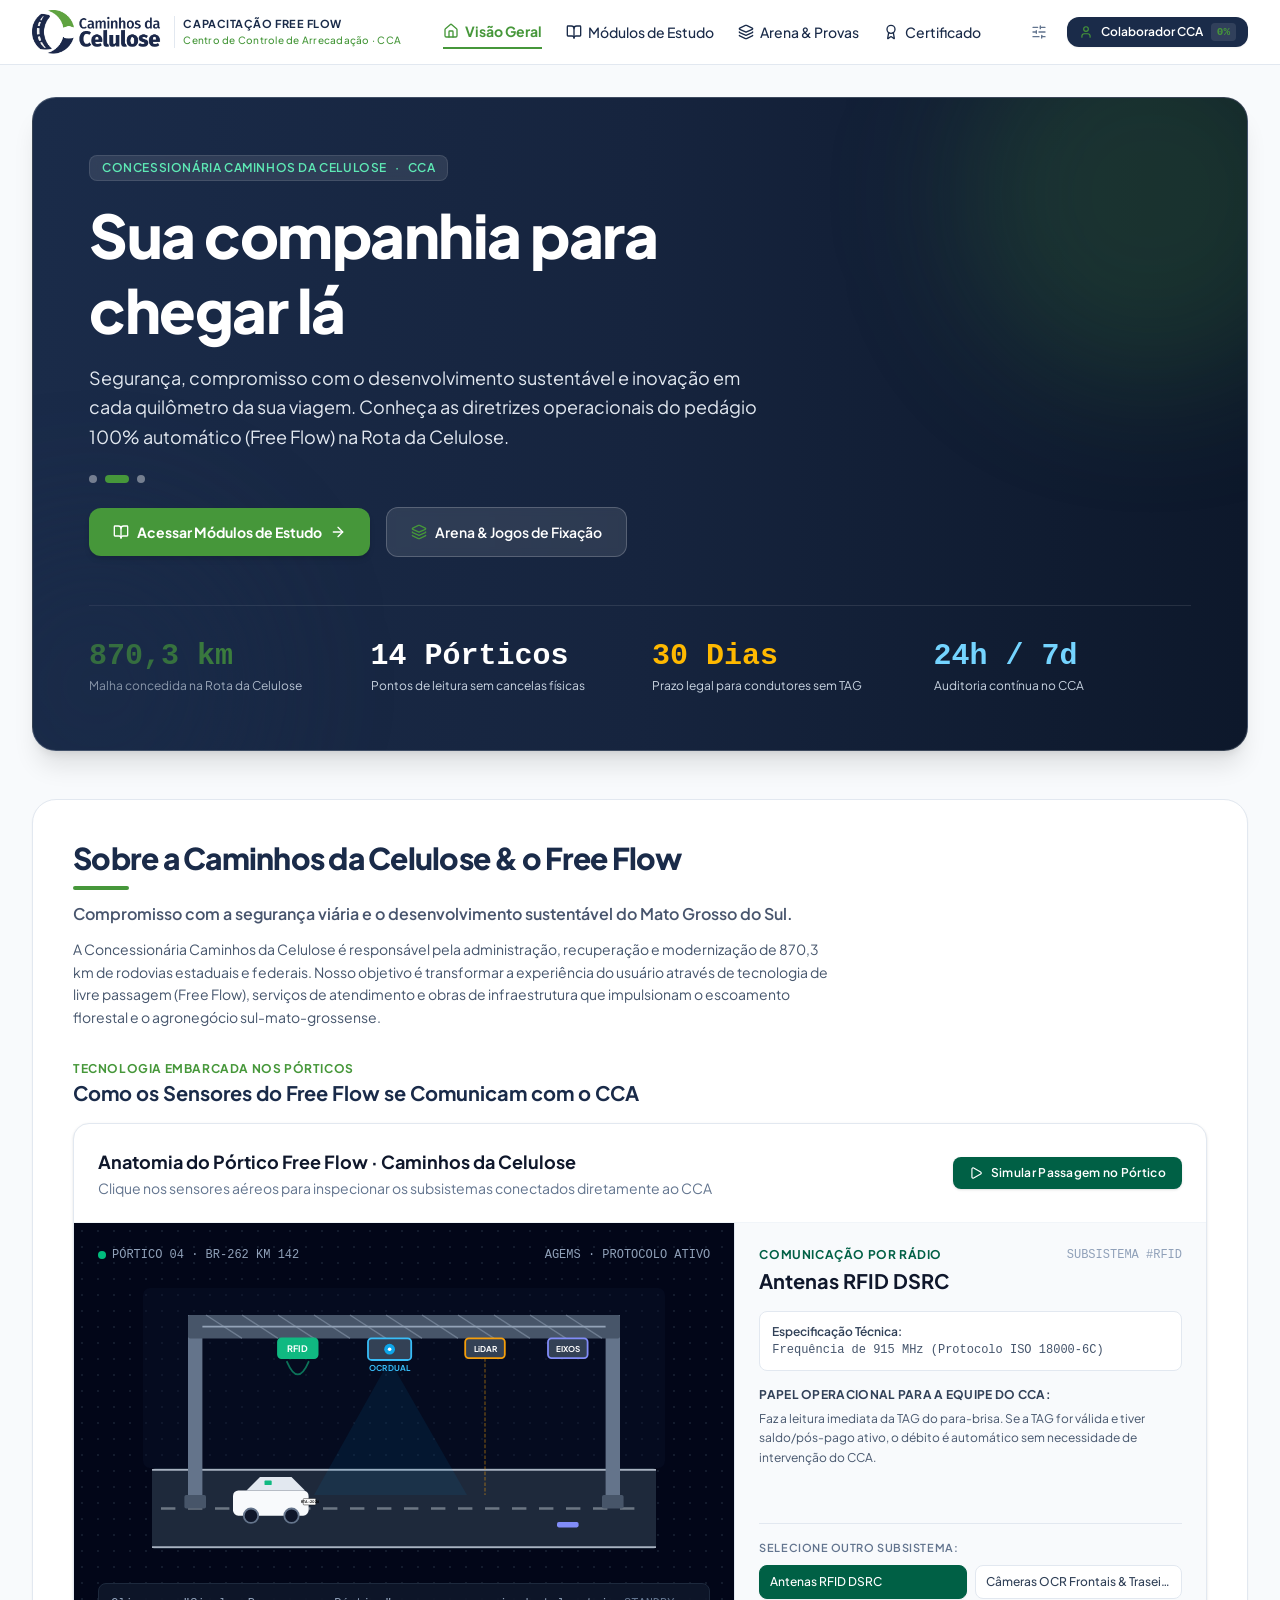
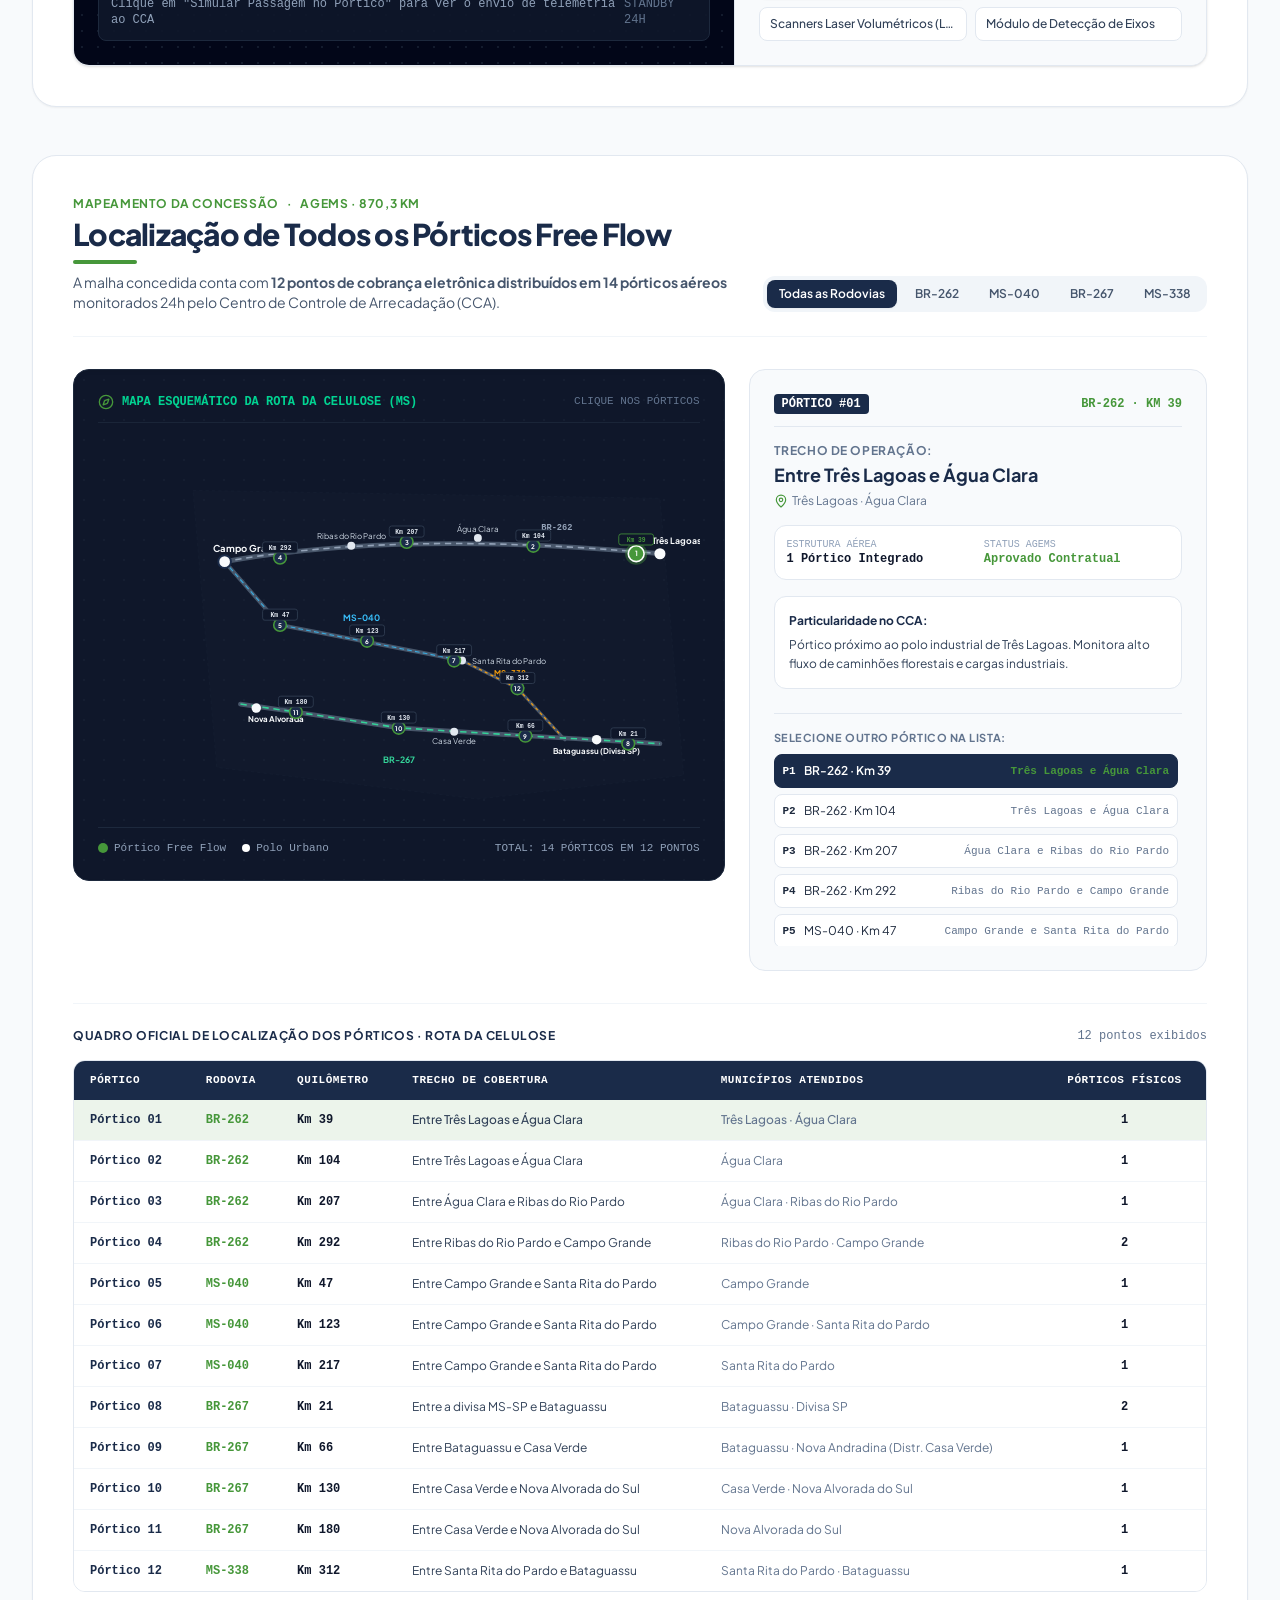
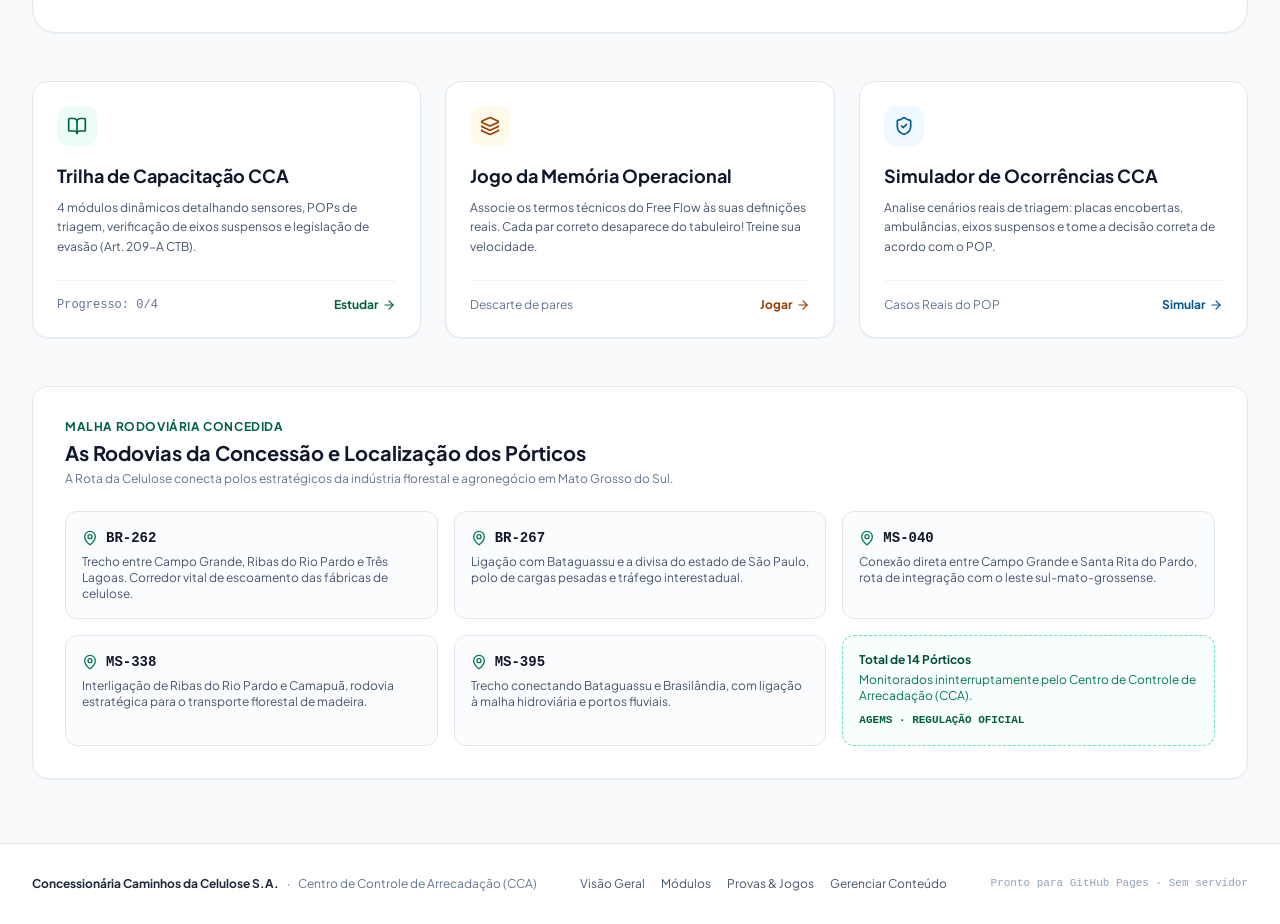
==== docs/index.html @ b8d439cb "feat: add GantryMapSection and user profile editing - Add `GantryMapSection` component to `HomeOverv" ====
<!doctype html>
<html lang="pt-BR">
  <head>
    <meta charset="UTF-8" />
    <meta name="viewport" content="width=device-width, initial-scale=1.0" />
    <title>Portal CCA · Caminhos da Celulose | Capacitação Free Flow</title>
    <meta name="description" content="Portal corporativo de capacitação em Free Flow e operações de CCA da Concessionária Caminhos da Celulose, com módulos educativos, simulador de ocorrências, jogo da memória e quizzes avaliativos." />
    <meta property="og:title" content="Portal CCA · Caminhos da Celulose | Capacitação Free Flow" />
    <meta property="og:description" content="Portal corporativo de capacitação em Free Flow e operações de CCA da Concessionária Caminhos da Celulose." />
    <meta property="og:type" content="website" />
    <meta name="twitter:card" content="summary_large_image" />
    <link rel="preconnect" href="https://fonts.googleapis.com">
    <link rel="preconnect" href="https://fonts.gstatic.com" crossorigin>
    <link href="https://fonts.googleapis.com/css2?family=IBM+Plex+Mono:wght@400;500;600&family=Plus+Jakarta+Sans:wght@400;500;600;700;800&display=swap" rel="stylesheet">
    <script type="module" crossorigin src="./assets/index-BzAPheQe.js"></script>
    <link rel="stylesheet" crossorigin href="./assets/index-LLwqbw38.css">
  </head>
  <body>
    <div id="root"></div>
  </body>
</html>
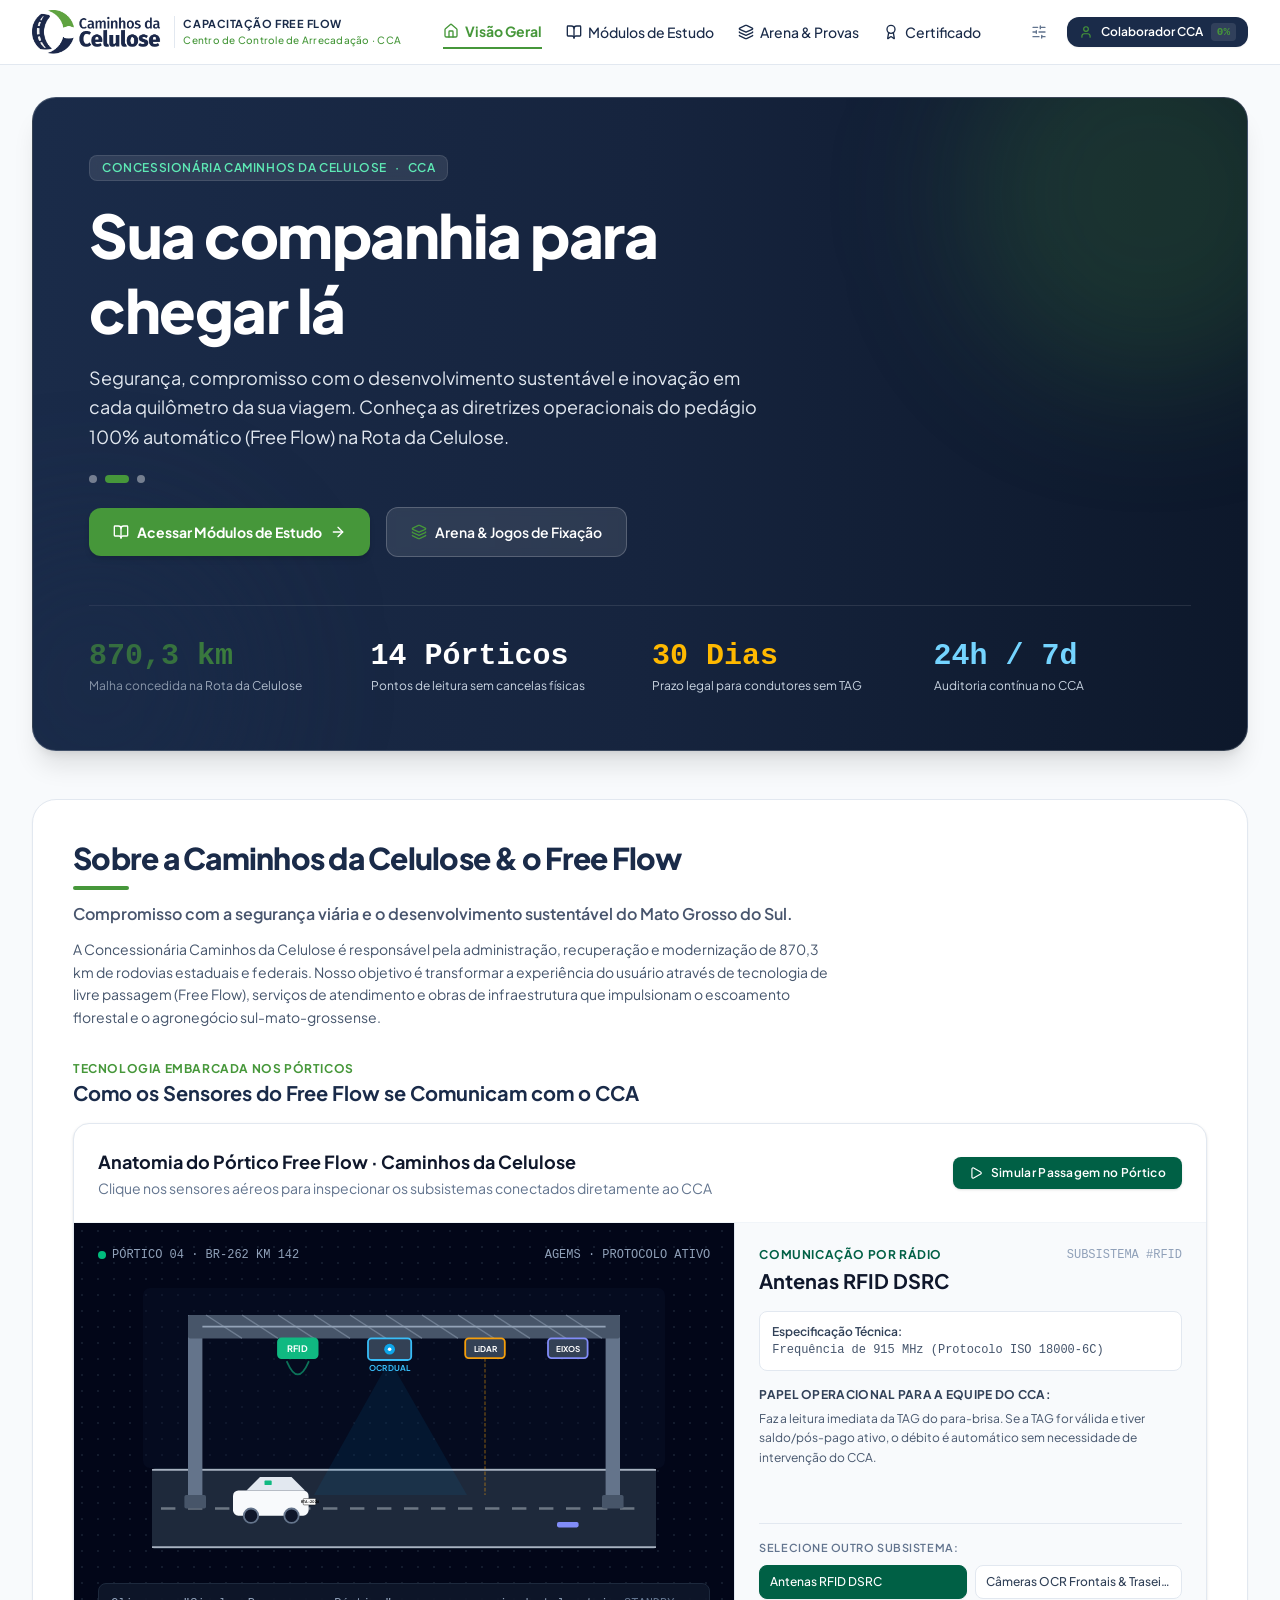
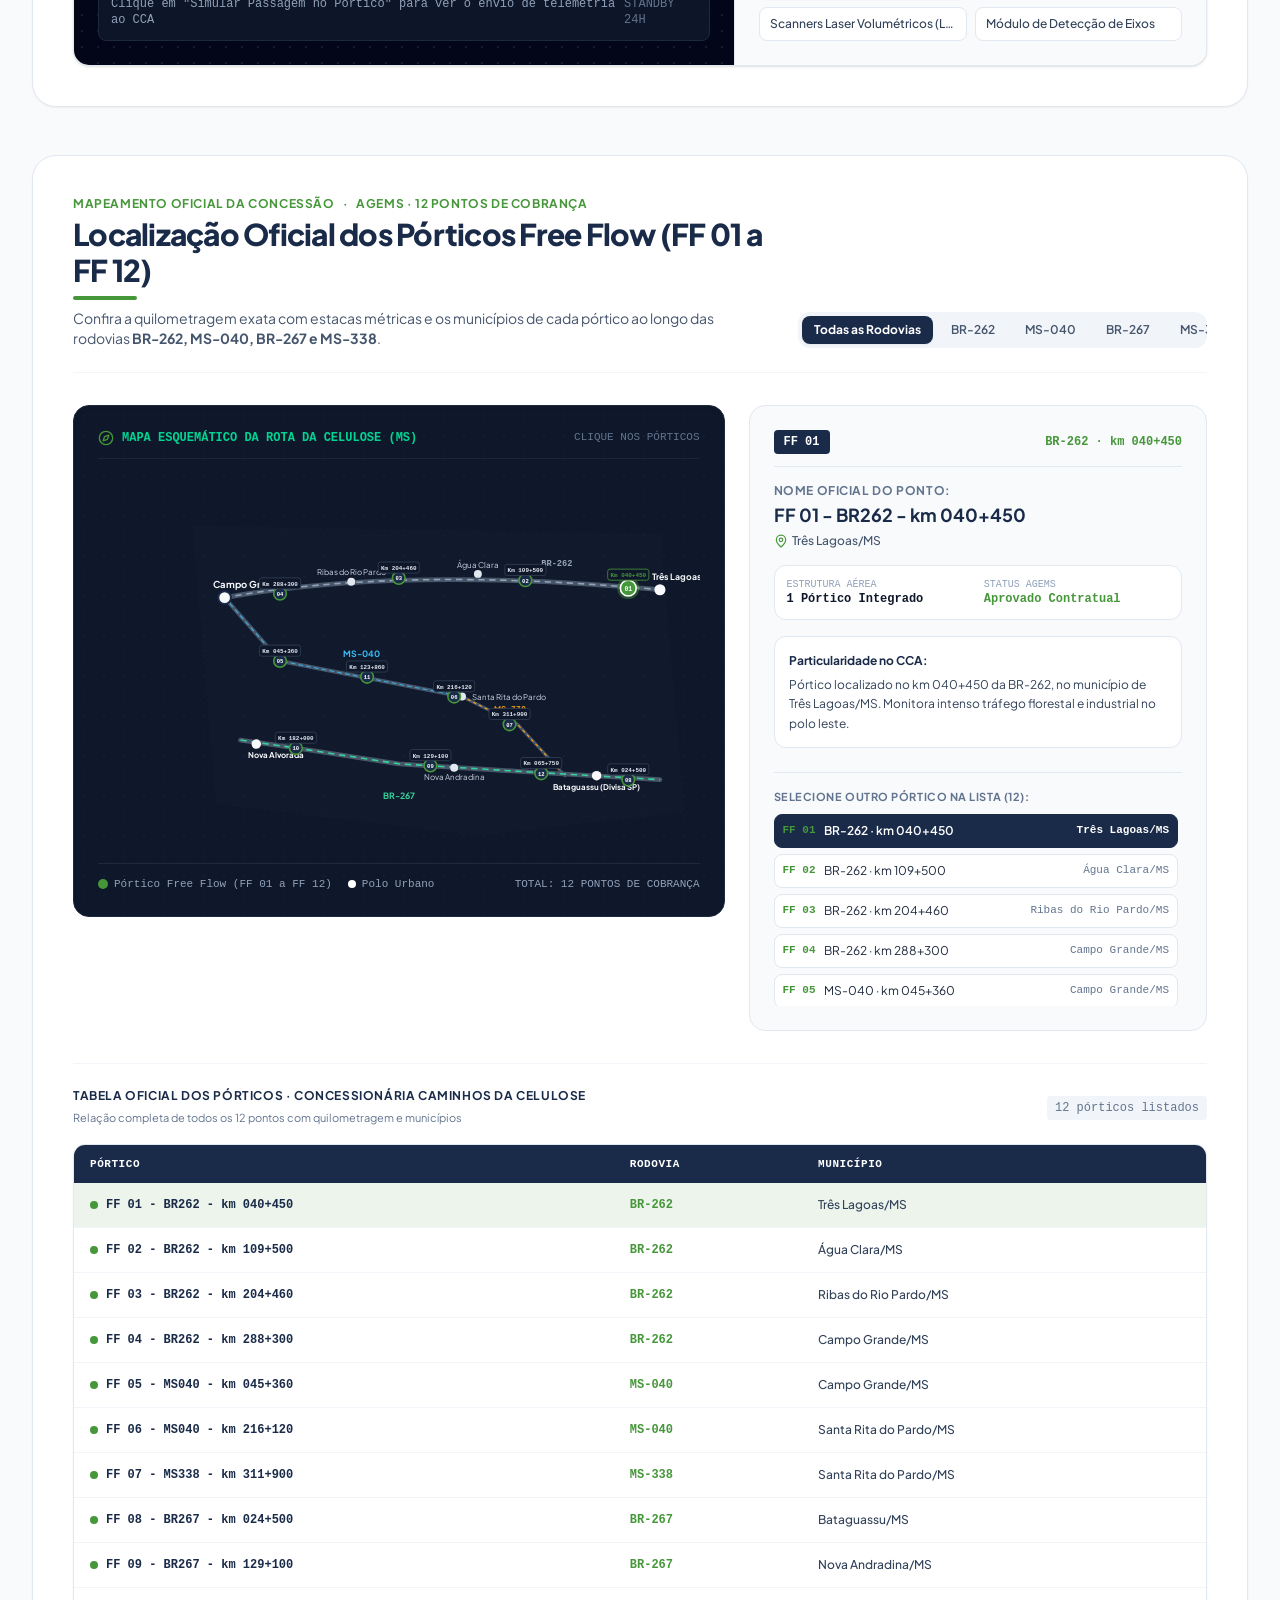
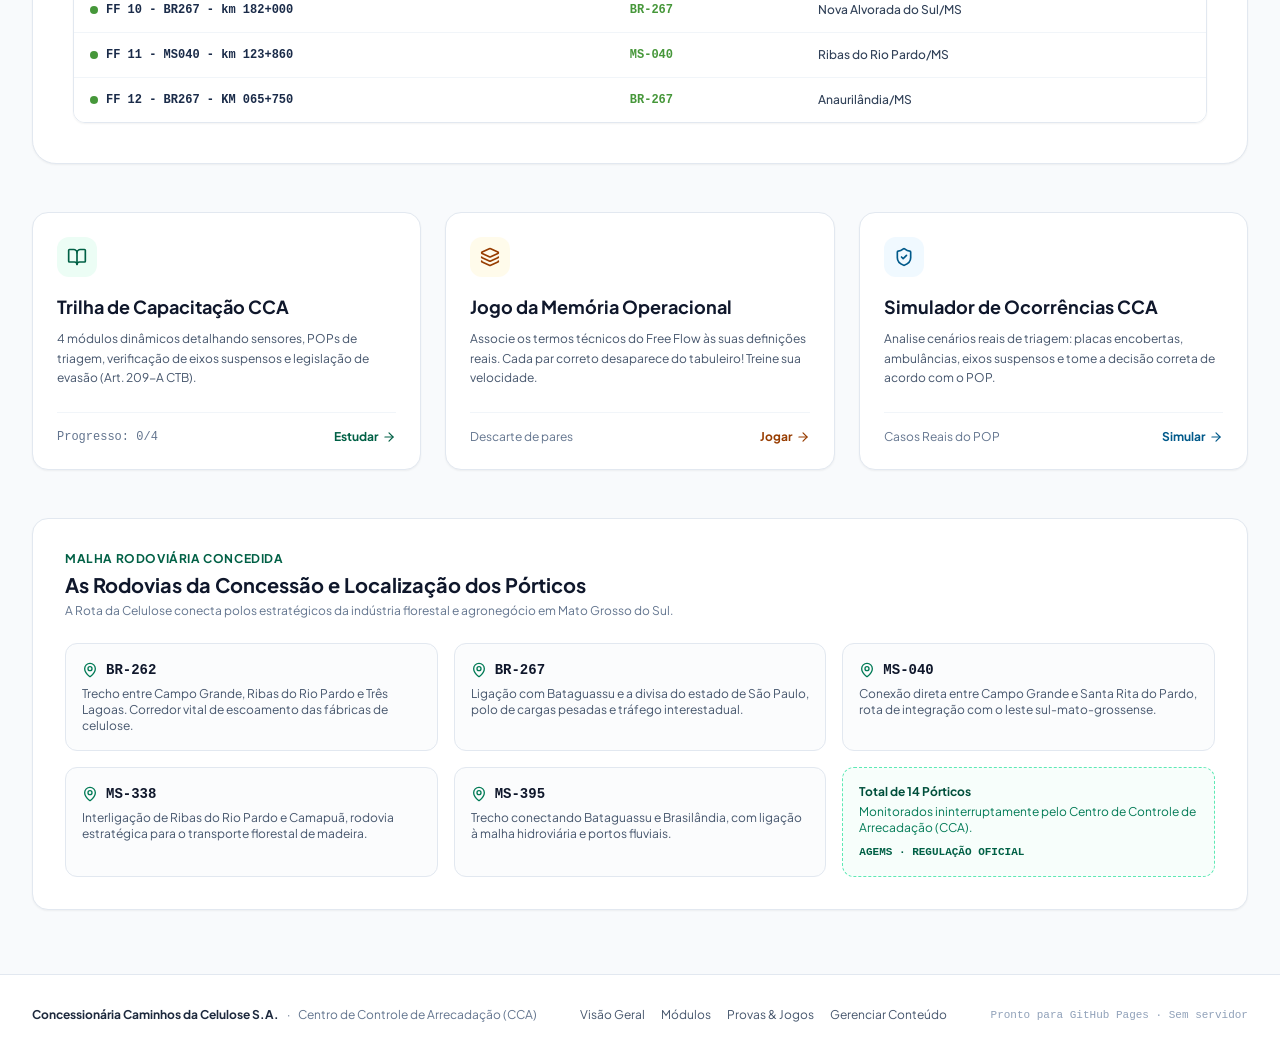
==== commit af65d5e4: "feat: update gantry location data model Refactor GantryLocation interface to include explicit codes " ====
--- a/docs/index.html
+++ b/docs/index.html
@@ -12,8 +12,8 @@
     <link rel="preconnect" href="https://fonts.googleapis.com">
     <link rel="preconnect" href="https://fonts.gstatic.com" crossorigin>
     <link href="https://fonts.googleapis.com/css2?family=IBM+Plex+Mono:wght@400;500;600&family=Plus+Jakarta+Sans:wght@400;500;600;700;800&display=swap" rel="stylesheet">
-    <script type="module" crossorigin src="./assets/index-BzAPheQe.js"></script>
-    <link rel="stylesheet" crossorigin href="./assets/index-LLwqbw38.css">
+    <script type="module" crossorigin src="./assets/index-M-hbU9gS.js"></script>
+    <link rel="stylesheet" crossorigin href="./assets/index-BuFa4GZl.css">
   </head>
   <body>
     <div id="root"></div>
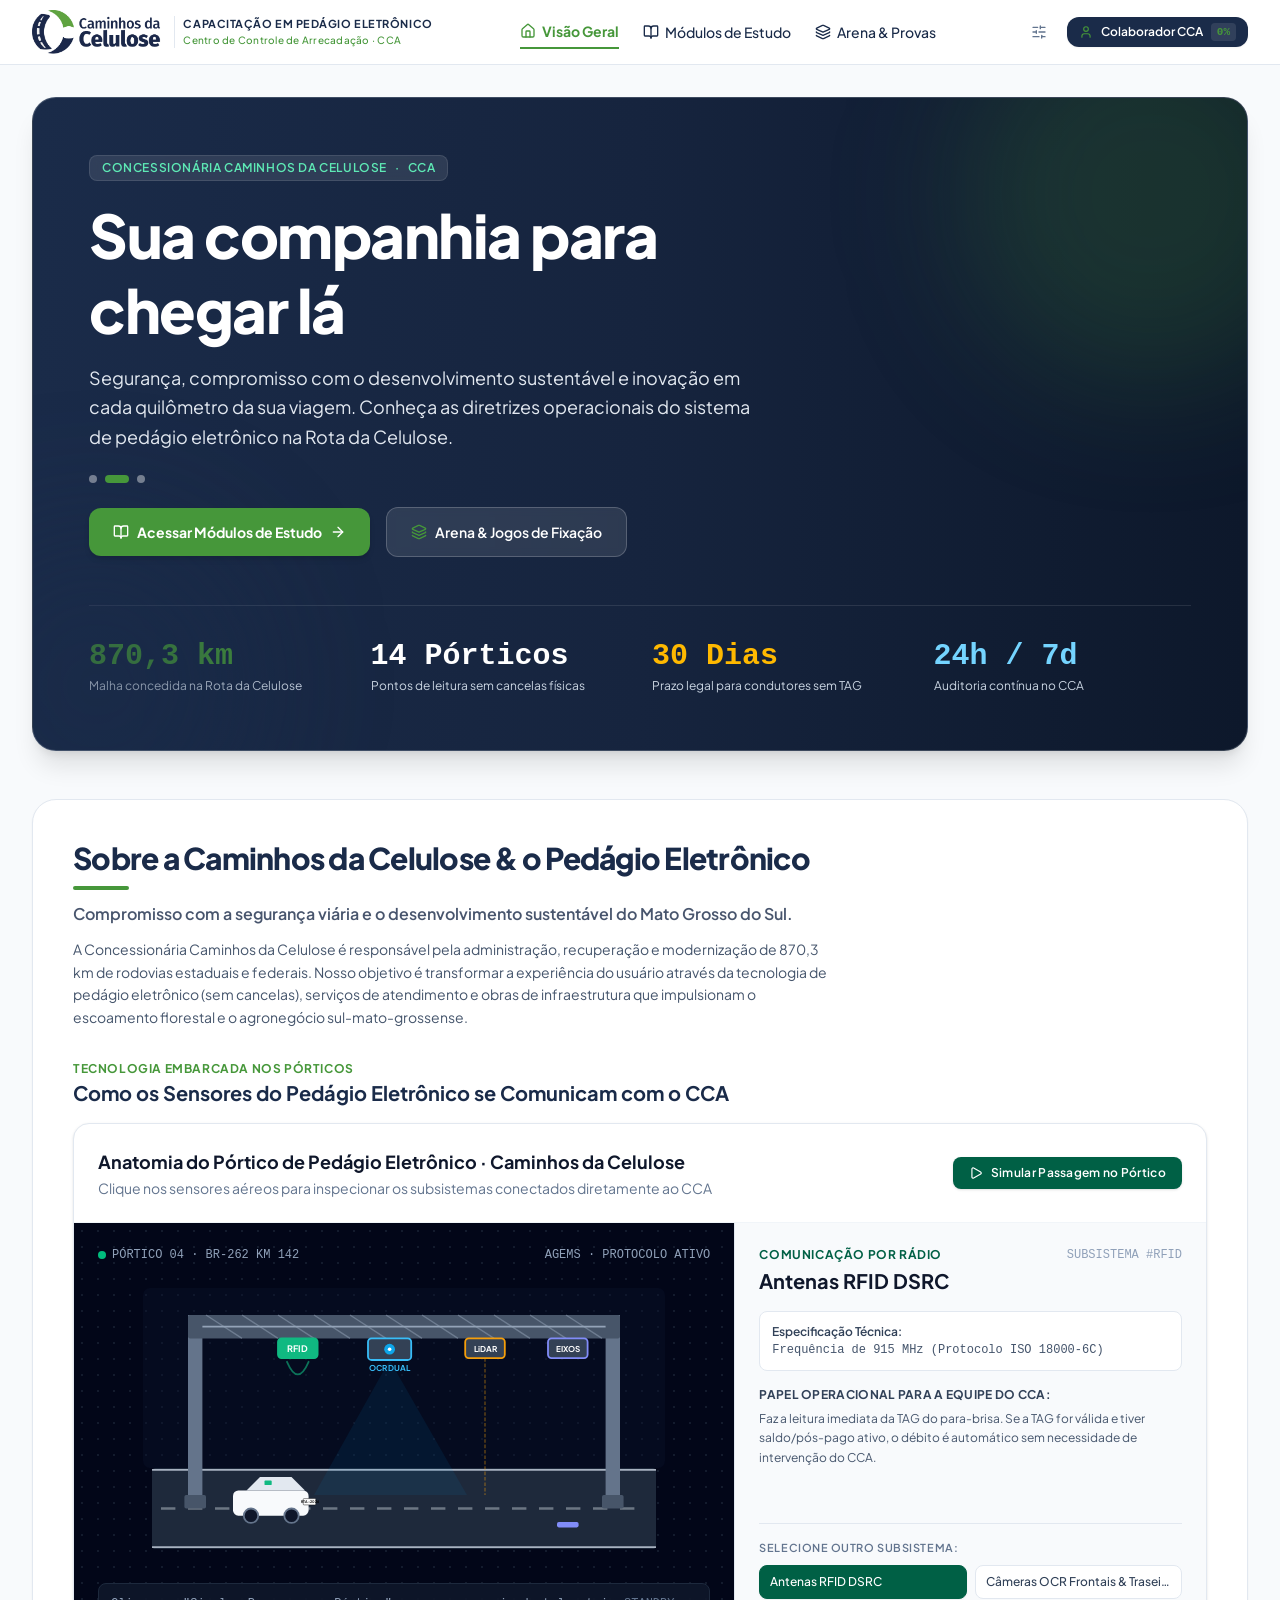
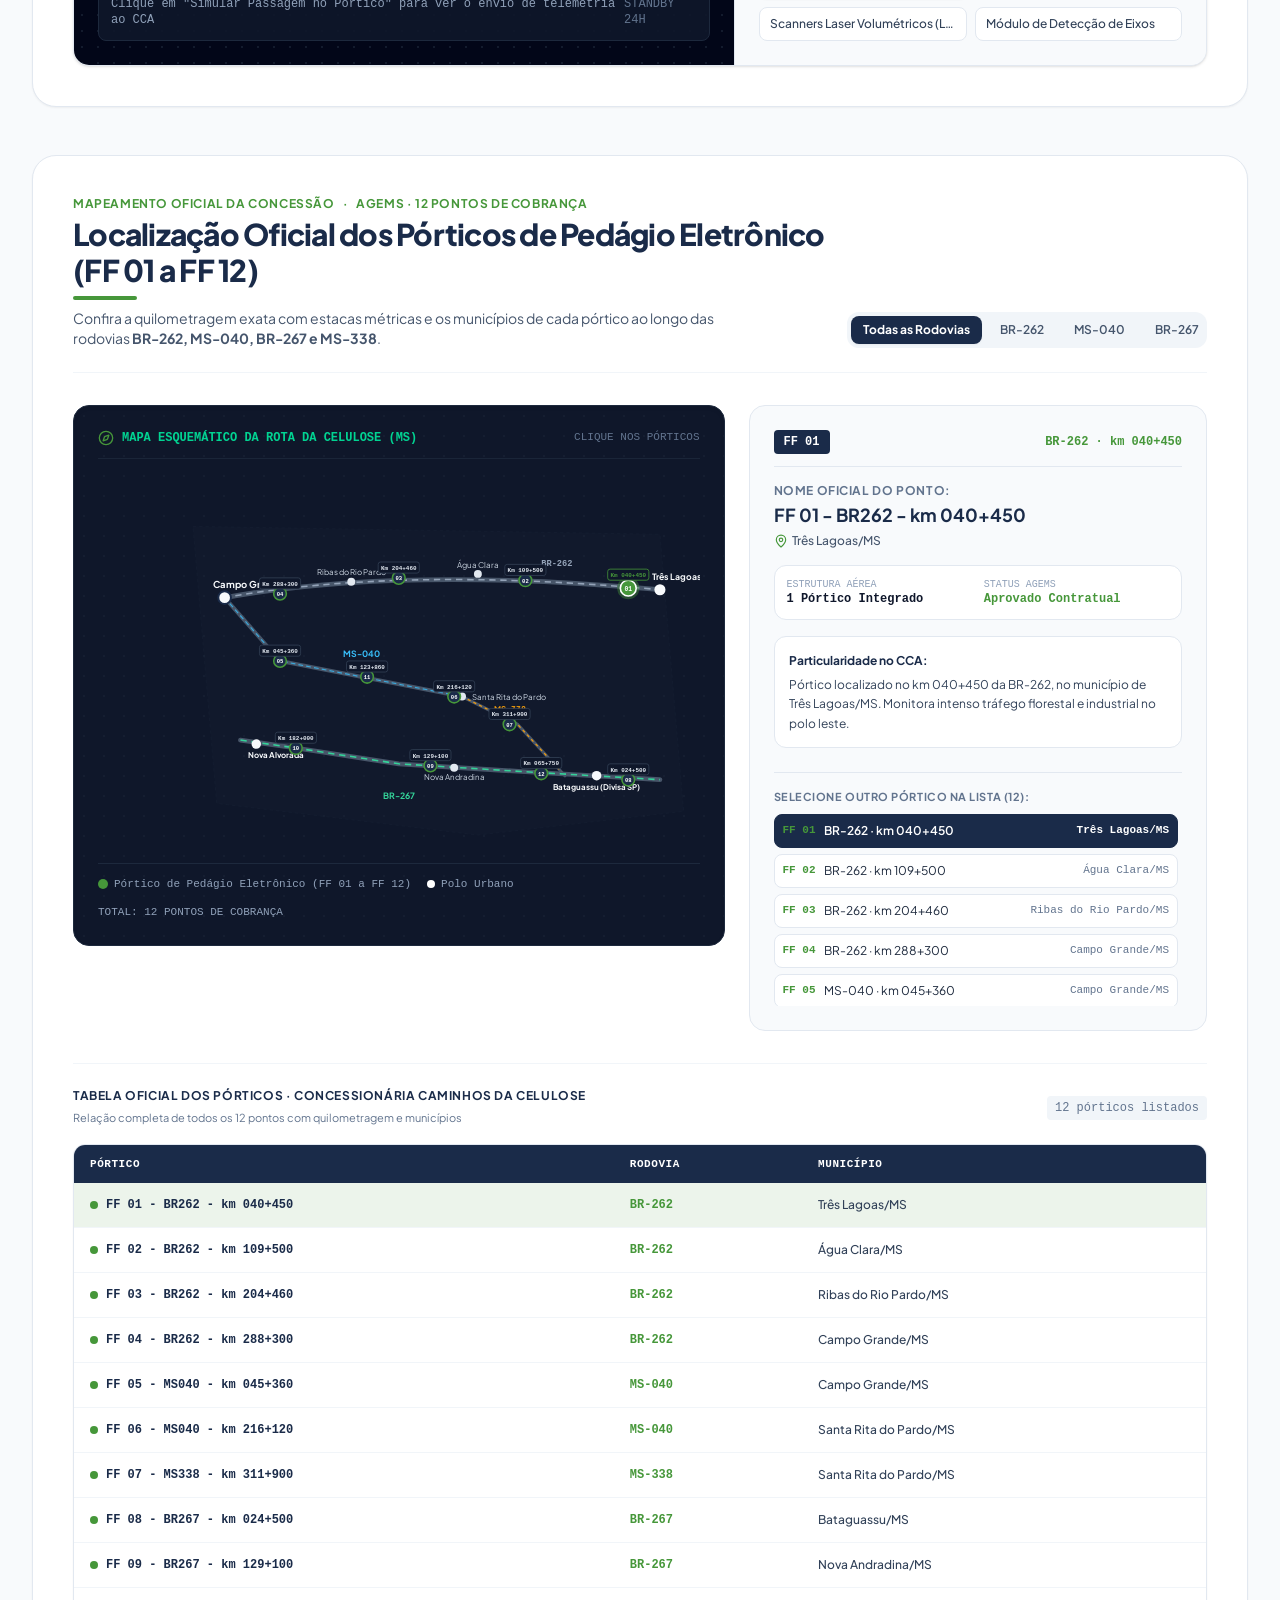
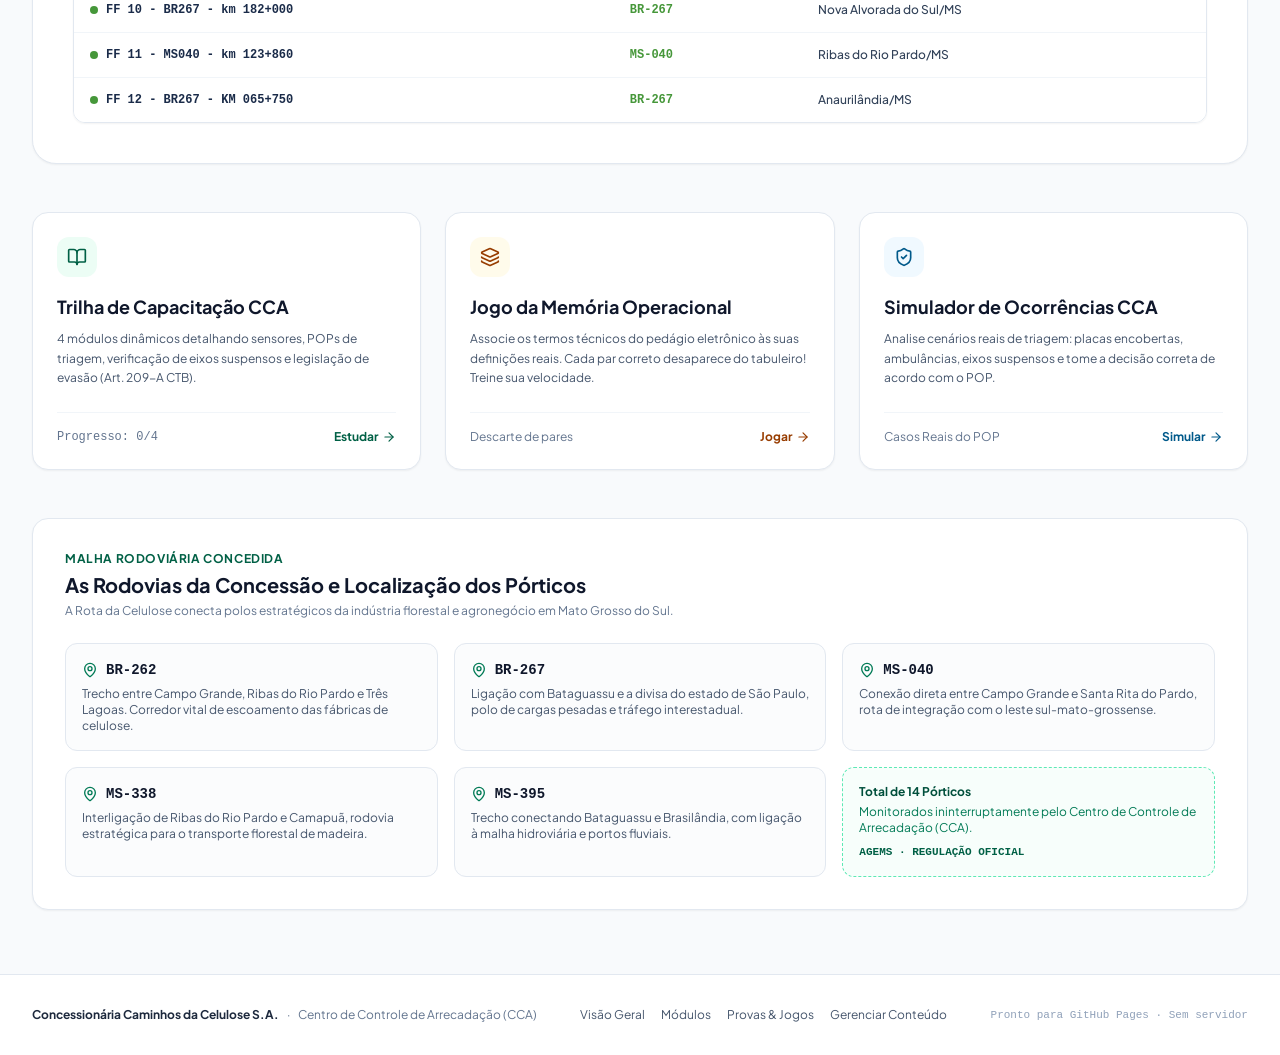
==== commit bb5c7ecf: "refactor: rename Free Flow to Pedágio Eletrônico Updates project terminology, disables certificate a" ====
--- a/docs/index.html
+++ b/docs/index.html
@@ -3,16 +3,16 @@
   <head>
     <meta charset="UTF-8" />
     <meta name="viewport" content="width=device-width, initial-scale=1.0" />
-    <title>Portal CCA · Caminhos da Celulose | Capacitação Free Flow</title>
-    <meta name="description" content="Portal corporativo de capacitação em Free Flow e operações de CCA da Concessionária Caminhos da Celulose, com módulos educativos, simulador de ocorrências, jogo da memória e quizzes avaliativos." />
-    <meta property="og:title" content="Portal CCA · Caminhos da Celulose | Capacitação Free Flow" />
-    <meta property="og:description" content="Portal corporativo de capacitação em Free Flow e operações de CCA da Concessionária Caminhos da Celulose." />
+    <title>Portal CCA · Caminhos da Celulose | Capacitação em Pedágio Eletrônico</title>
+    <meta name="description" content="Portal corporativo de capacitação em Pedágio Eletrônico e operações de CCA da Concessionária Caminhos da Celulose, com módulos educativos, simulador de ocorrências, jogo da memória e quizzes avaliativos." />
+    <meta property="og:title" content="Portal CCA · Caminhos da Celulose | Capacitação em Pedágio Eletrônico" />
+    <meta property="og:description" content="Portal corporativo de capacitação em Pedágio Eletrônico e operações de CCA da Concessionária Caminhos da Celulose." />
     <meta property="og:type" content="website" />
     <meta name="twitter:card" content="summary_large_image" />
     <link rel="preconnect" href="https://fonts.googleapis.com">
     <link rel="preconnect" href="https://fonts.gstatic.com" crossorigin>
     <link href="https://fonts.googleapis.com/css2?family=IBM+Plex+Mono:wght@400;500;600&family=Plus+Jakarta+Sans:wght@400;500;600;700;800&display=swap" rel="stylesheet">
-    <script type="module" crossorigin src="./assets/index-M-hbU9gS.js"></script>
+    <script type="module" crossorigin src="./assets/index-BgZqs3MN.js"></script>
     <link rel="stylesheet" crossorigin href="./assets/index-BuFa4GZl.css">
   </head>
   <body>
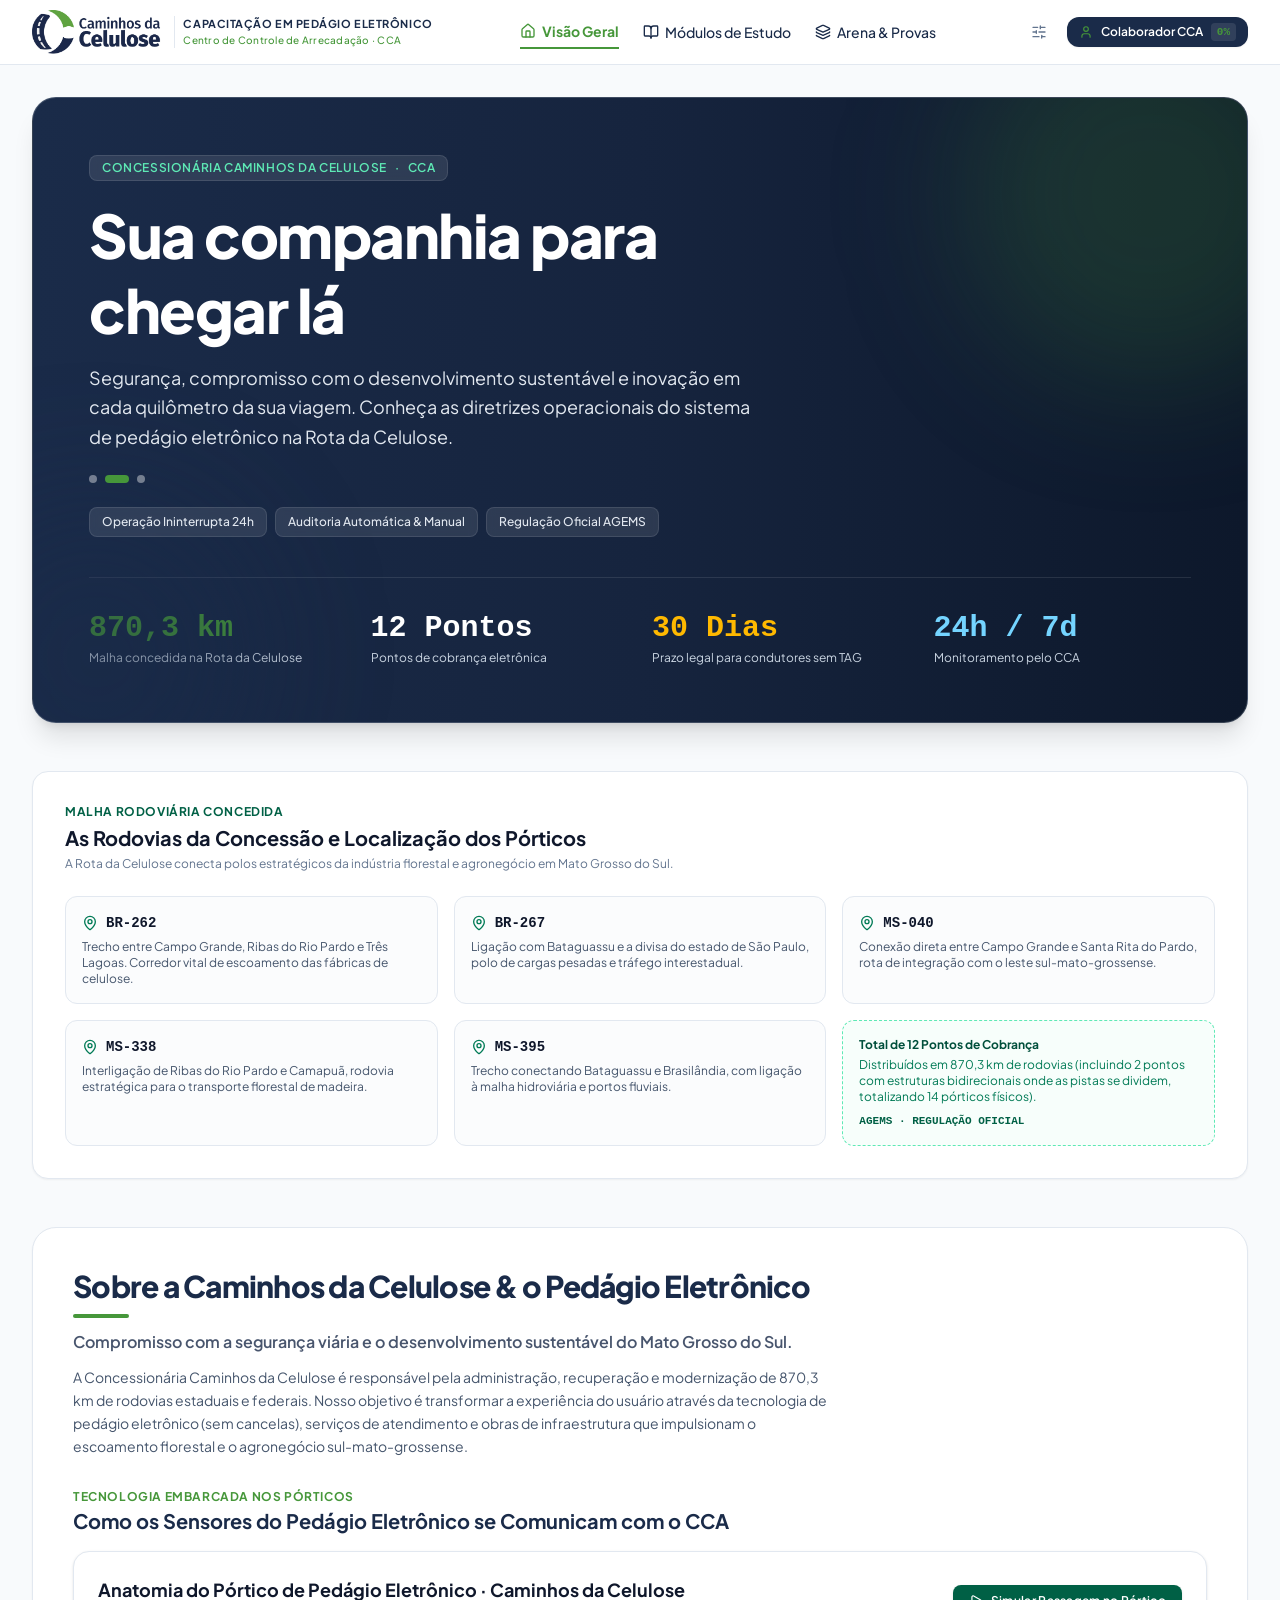
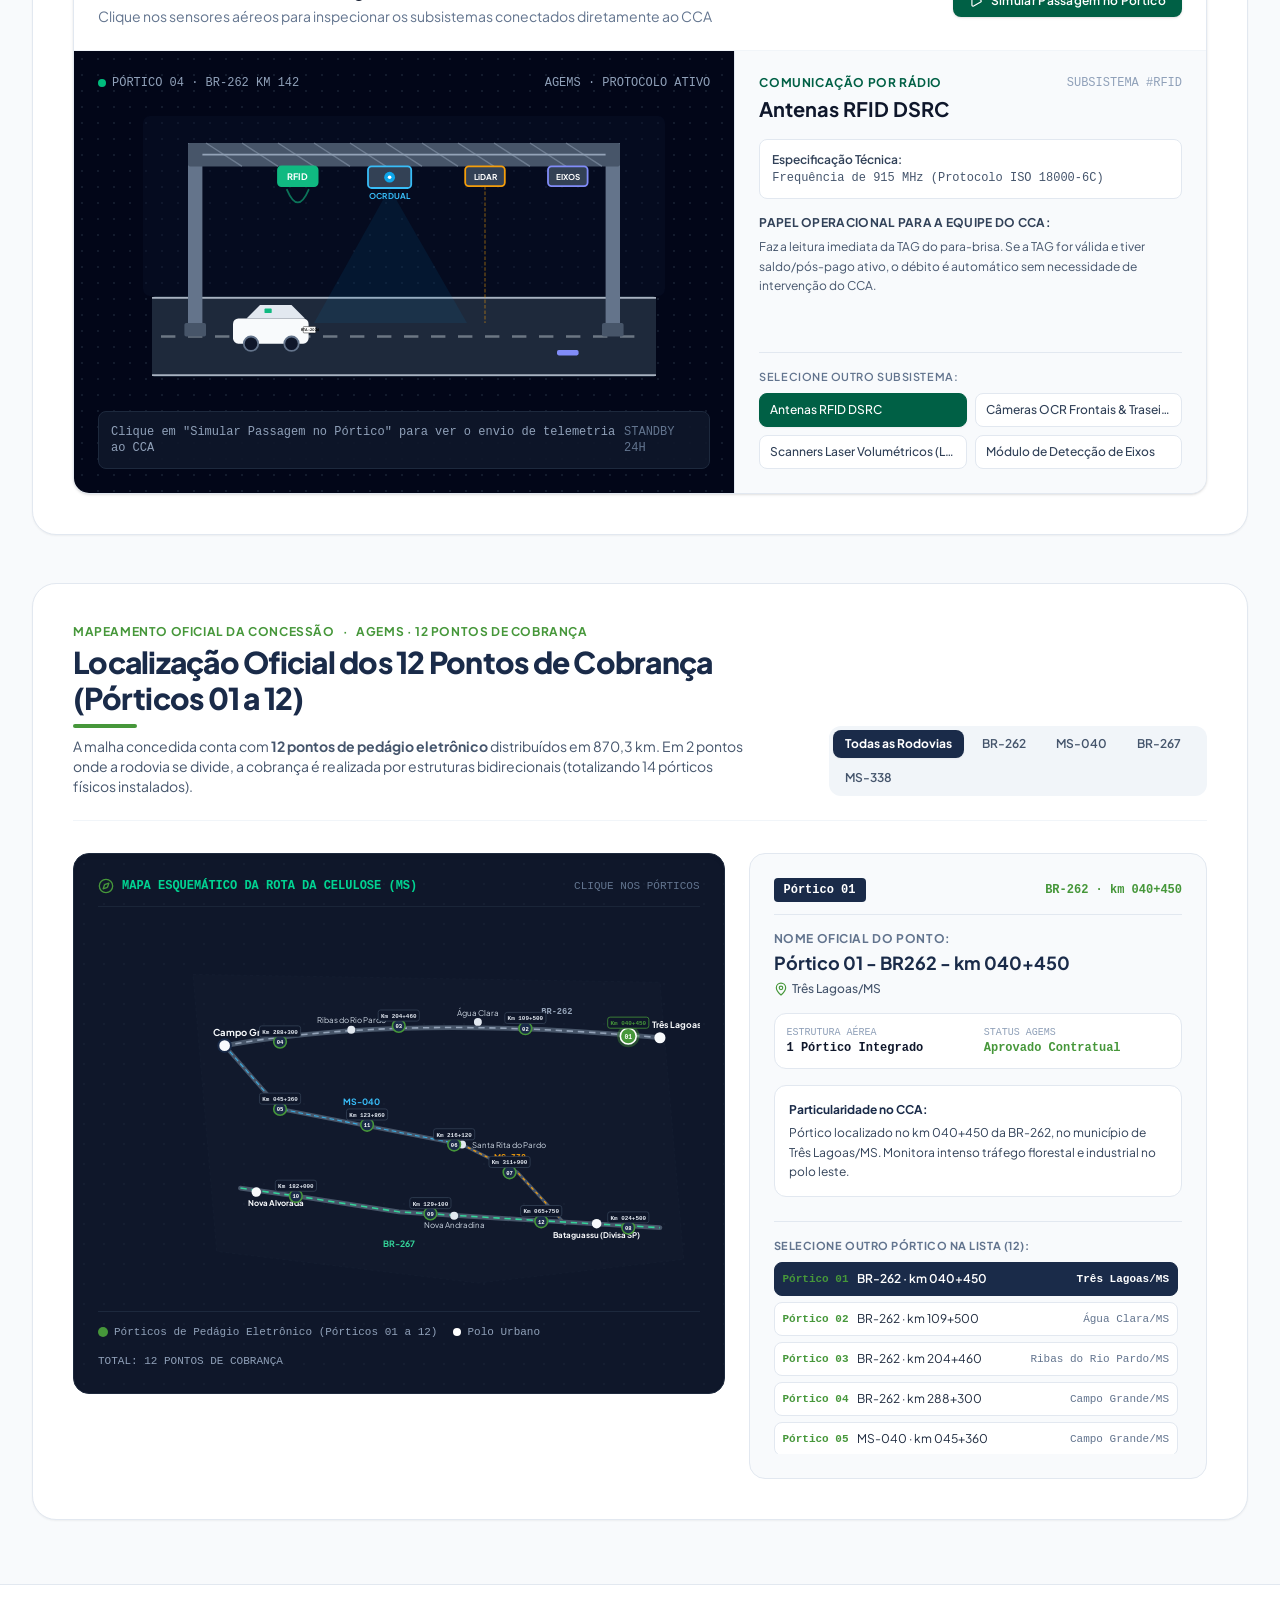
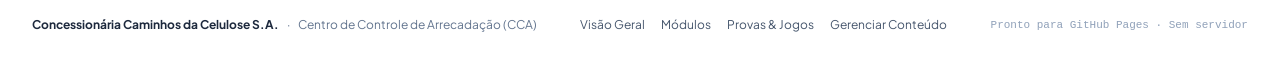
==== commit 69530365: "refactor: rename Free Flow to Pedágio Eletrônico Update terminology across all modules, quizzes, and" ====
--- a/docs/index.html
+++ b/docs/index.html
@@ -12,8 +12,8 @@
     <link rel="preconnect" href="https://fonts.googleapis.com">
     <link rel="preconnect" href="https://fonts.gstatic.com" crossorigin>
     <link href="https://fonts.googleapis.com/css2?family=IBM+Plex+Mono:wght@400;500;600&family=Plus+Jakarta+Sans:wght@400;500;600;700;800&display=swap" rel="stylesheet">
-    <script type="module" crossorigin src="./assets/index-BgZqs3MN.js"></script>
-    <link rel="stylesheet" crossorigin href="./assets/index-BuFa4GZl.css">
+    <script type="module" crossorigin src="./assets/index-CHZ98uOJ.js"></script>
+    <link rel="stylesheet" crossorigin href="./assets/index-xOw3ZJ2L.css">
   </head>
   <body>
     <div id="root"></div>
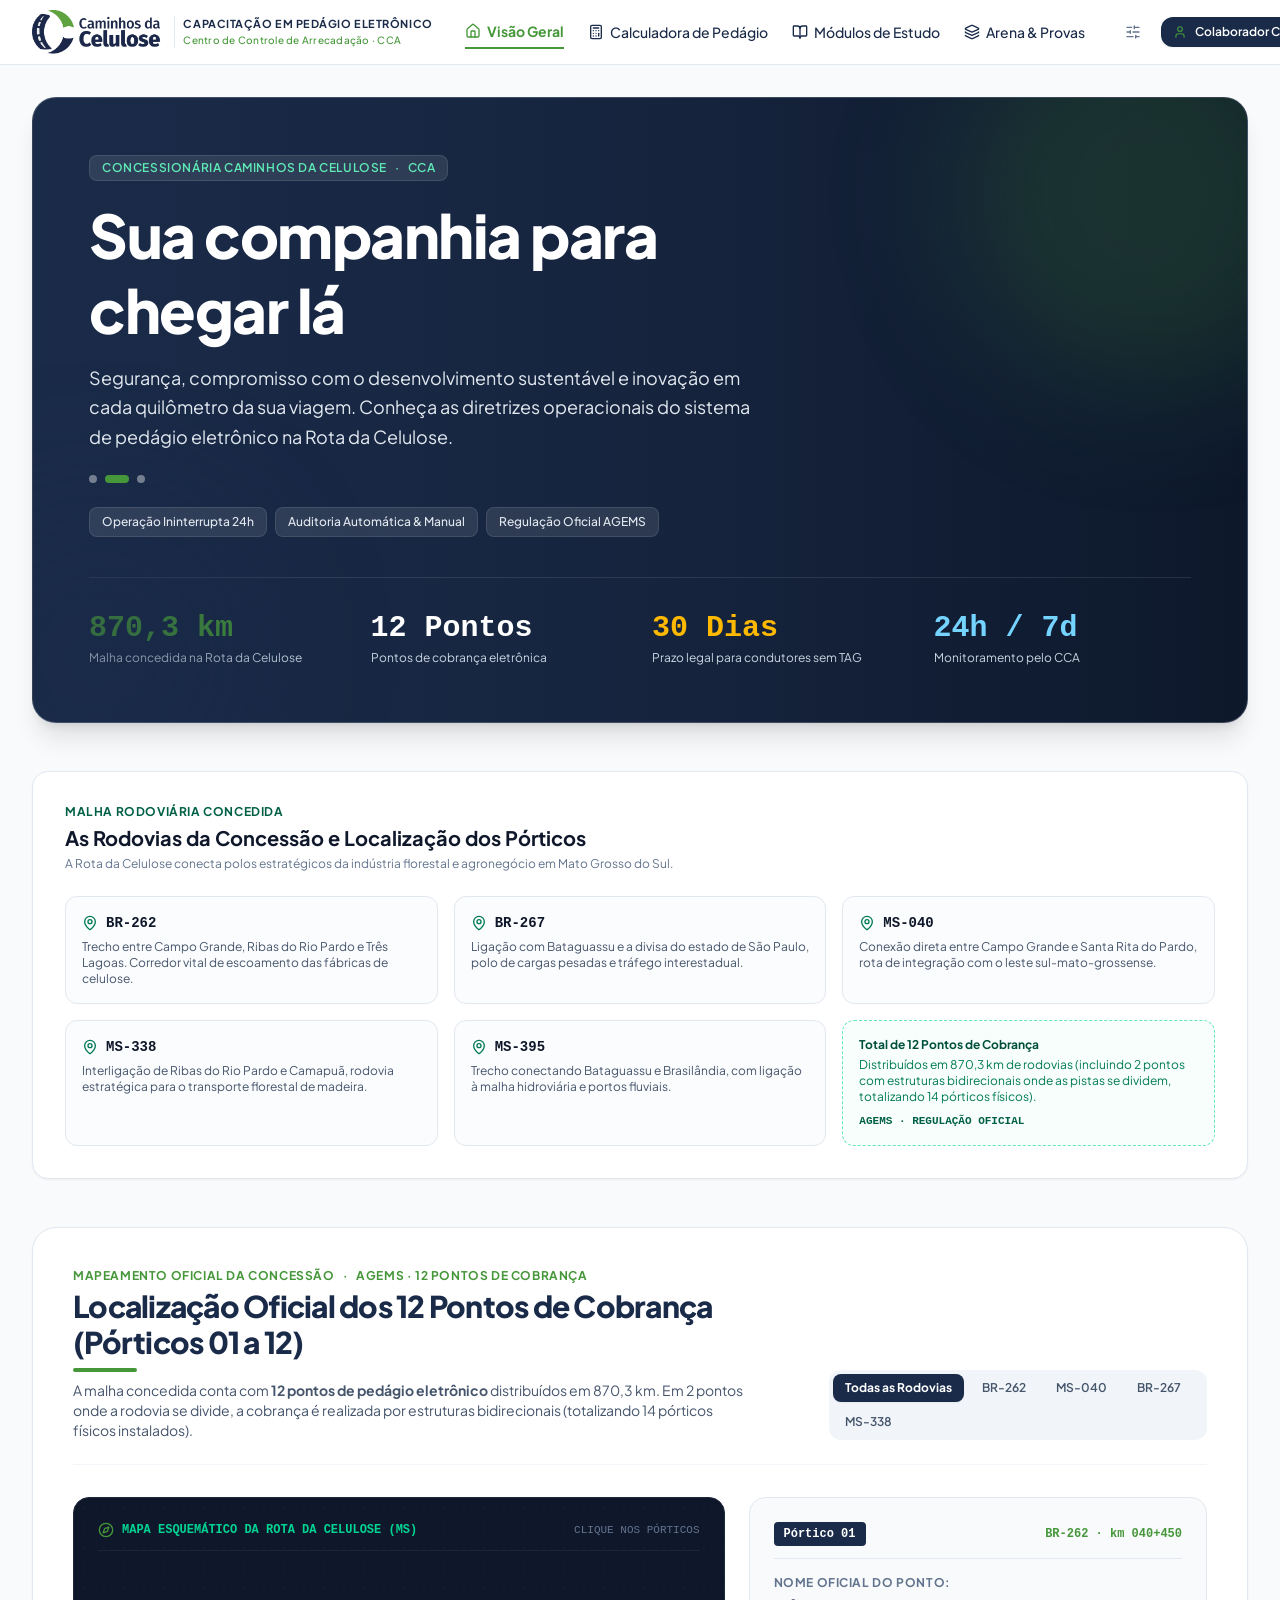
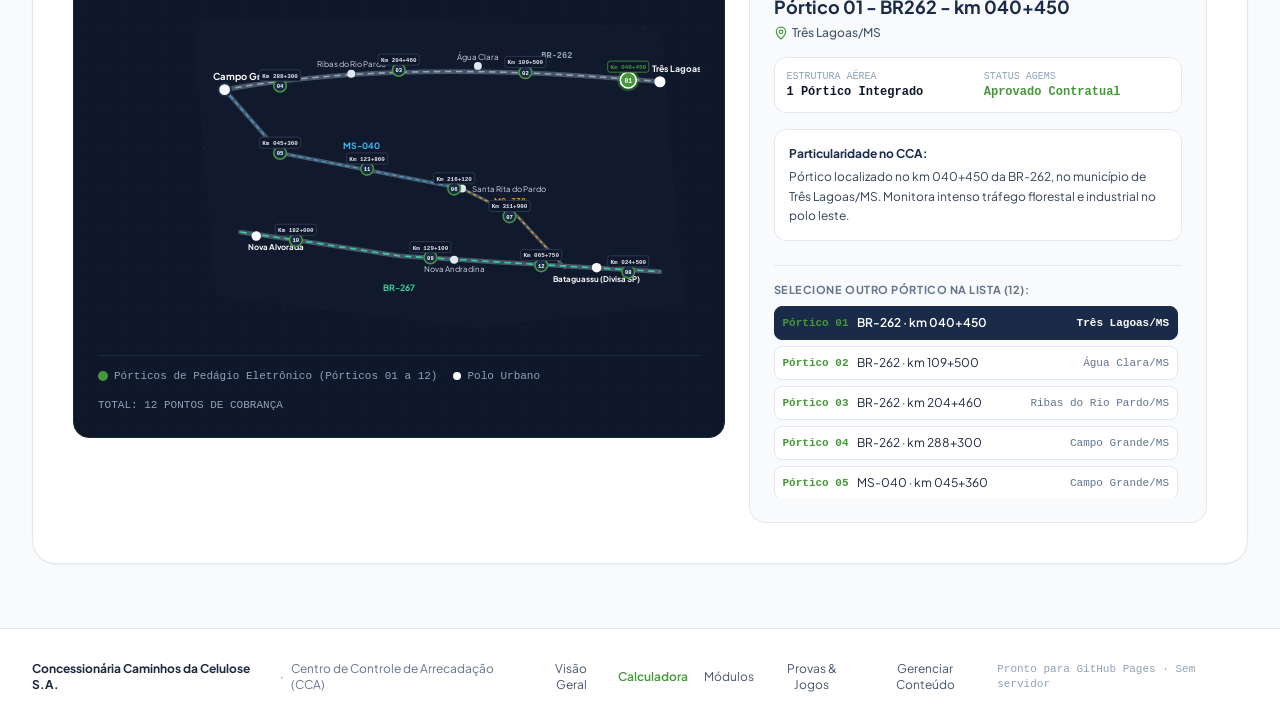
==== commit 1b423d10: "feat: add route toll calculator Integrate RouteTollCalculator component, update navigation for new c" ====
--- a/docs/index.html
+++ b/docs/index.html
@@ -12,8 +12,8 @@
     <link rel="preconnect" href="https://fonts.googleapis.com">
     <link rel="preconnect" href="https://fonts.gstatic.com" crossorigin>
     <link href="https://fonts.googleapis.com/css2?family=IBM+Plex+Mono:wght@400;500;600&family=Plus+Jakarta+Sans:wght@400;500;600;700;800&display=swap" rel="stylesheet">
-    <script type="module" crossorigin src="./assets/index-CHZ98uOJ.js"></script>
-    <link rel="stylesheet" crossorigin href="./assets/index-xOw3ZJ2L.css">
+    <script type="module" crossorigin src="./assets/index-Bgy0auCT.js"></script>
+    <link rel="stylesheet" crossorigin href="./assets/index-o3kKV7Xn.css">
   </head>
   <body>
     <div id="root"></div>
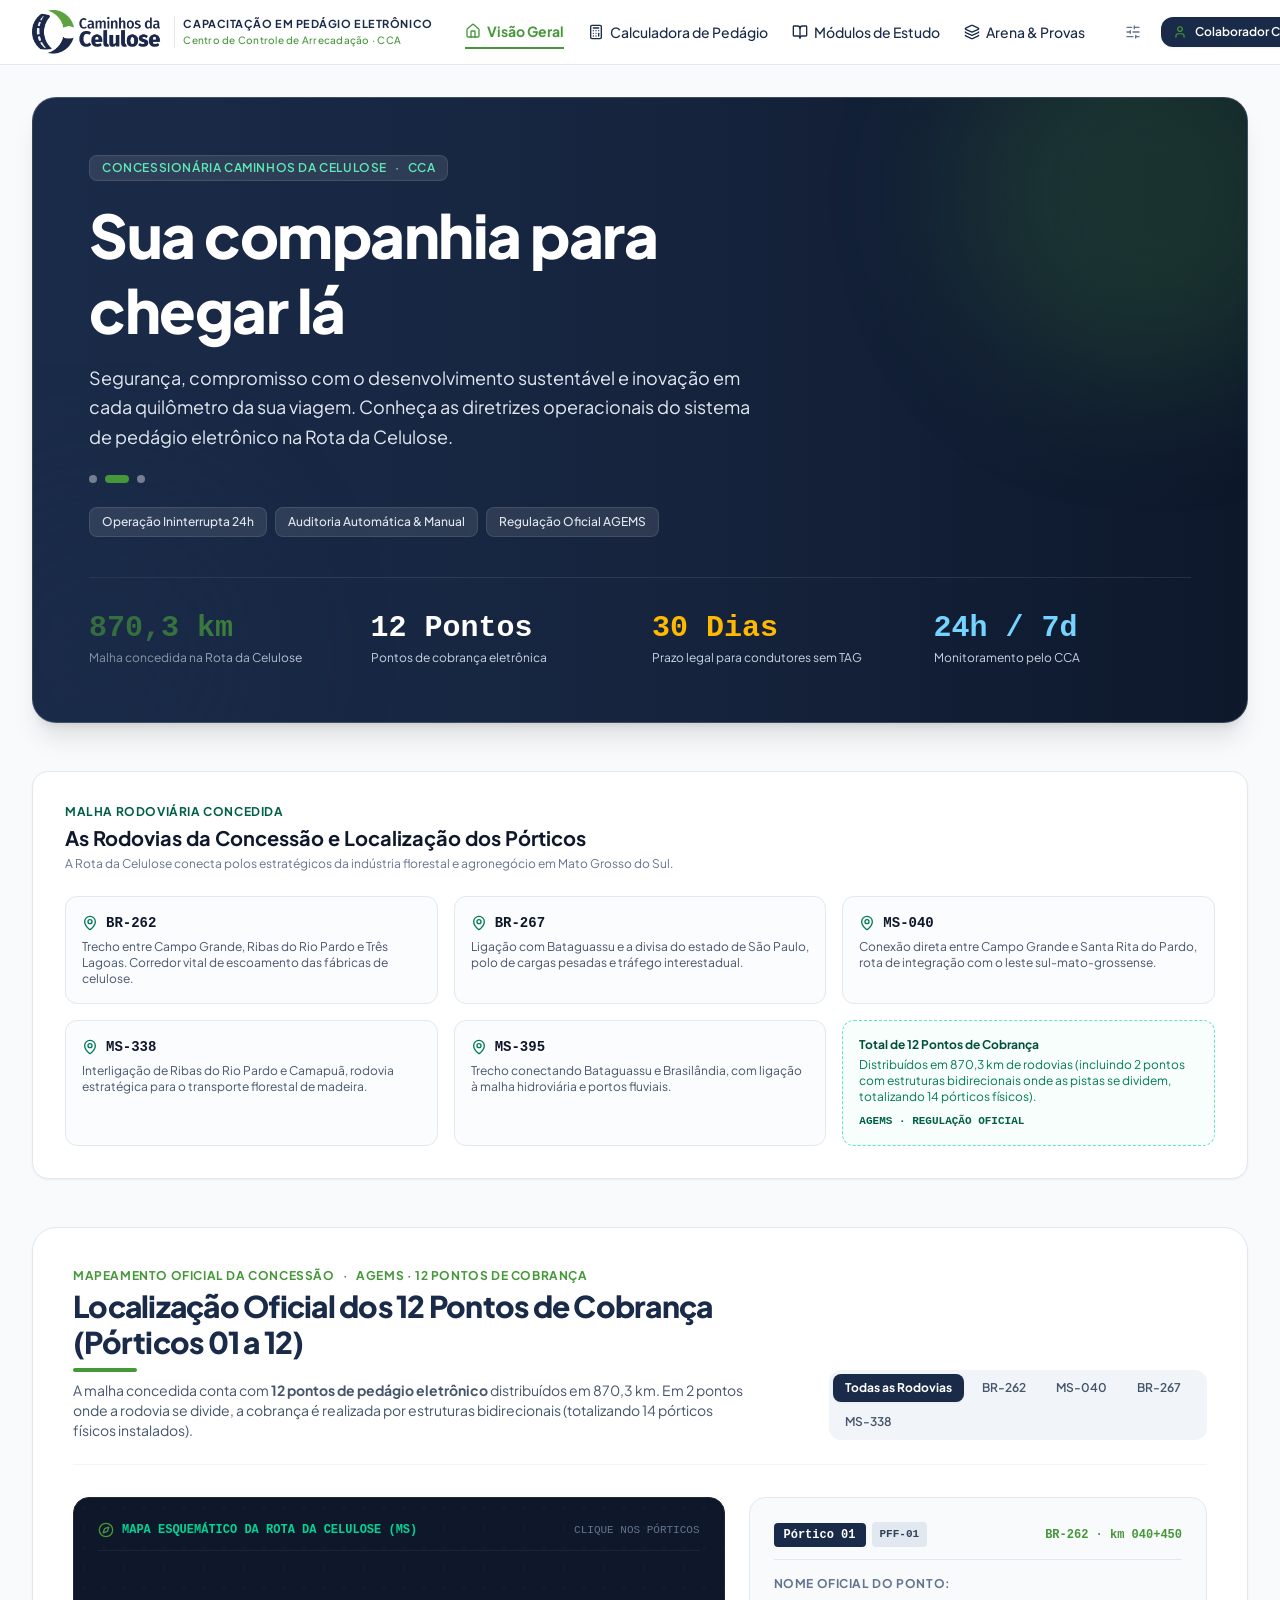
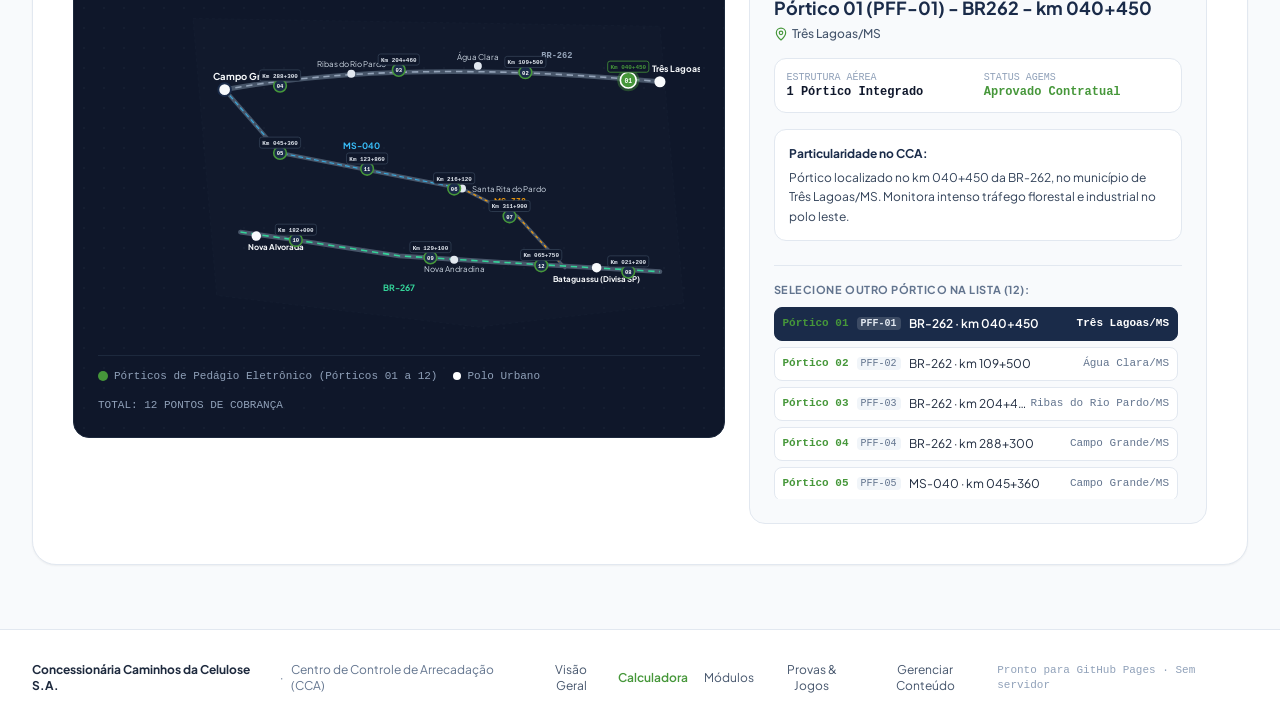
==== commit ab2e4955: "feat(toll): update Free Flow gantry configuration Consolidate PFF-04 and PFF-08, remove unused entri" ====
--- a/docs/index.html
+++ b/docs/index.html
@@ -12,8 +12,8 @@
     <link rel="preconnect" href="https://fonts.googleapis.com">
     <link rel="preconnect" href="https://fonts.gstatic.com" crossorigin>
     <link href="https://fonts.googleapis.com/css2?family=IBM+Plex+Mono:wght@400;500;600&family=Plus+Jakarta+Sans:wght@400;500;600;700;800&display=swap" rel="stylesheet">
-    <script type="module" crossorigin src="./assets/index-Bgy0auCT.js"></script>
-    <link rel="stylesheet" crossorigin href="./assets/index-o3kKV7Xn.css">
+    <script type="module" crossorigin src="./assets/index-DDZVvTRr.js"></script>
+    <link rel="stylesheet" crossorigin href="./assets/index-Blj0zdUY.css">
   </head>
   <body>
     <div id="root"></div>
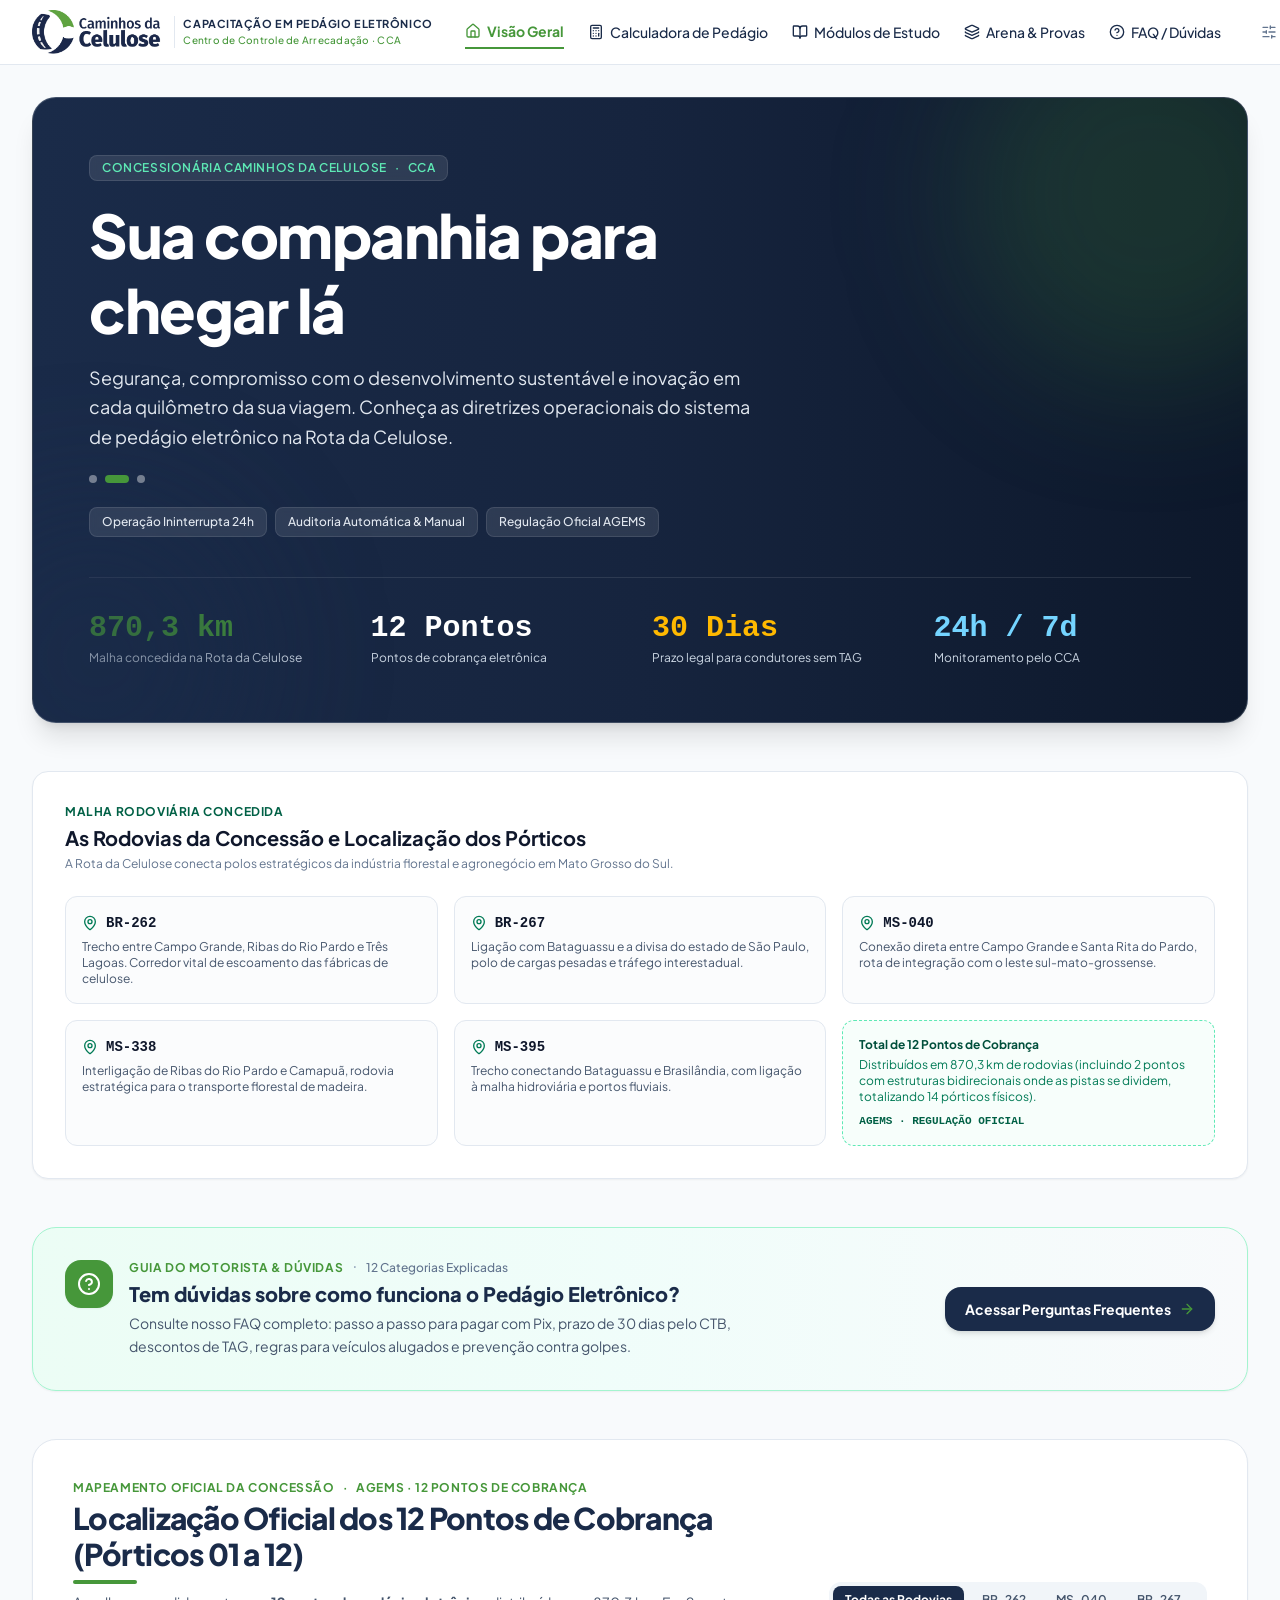
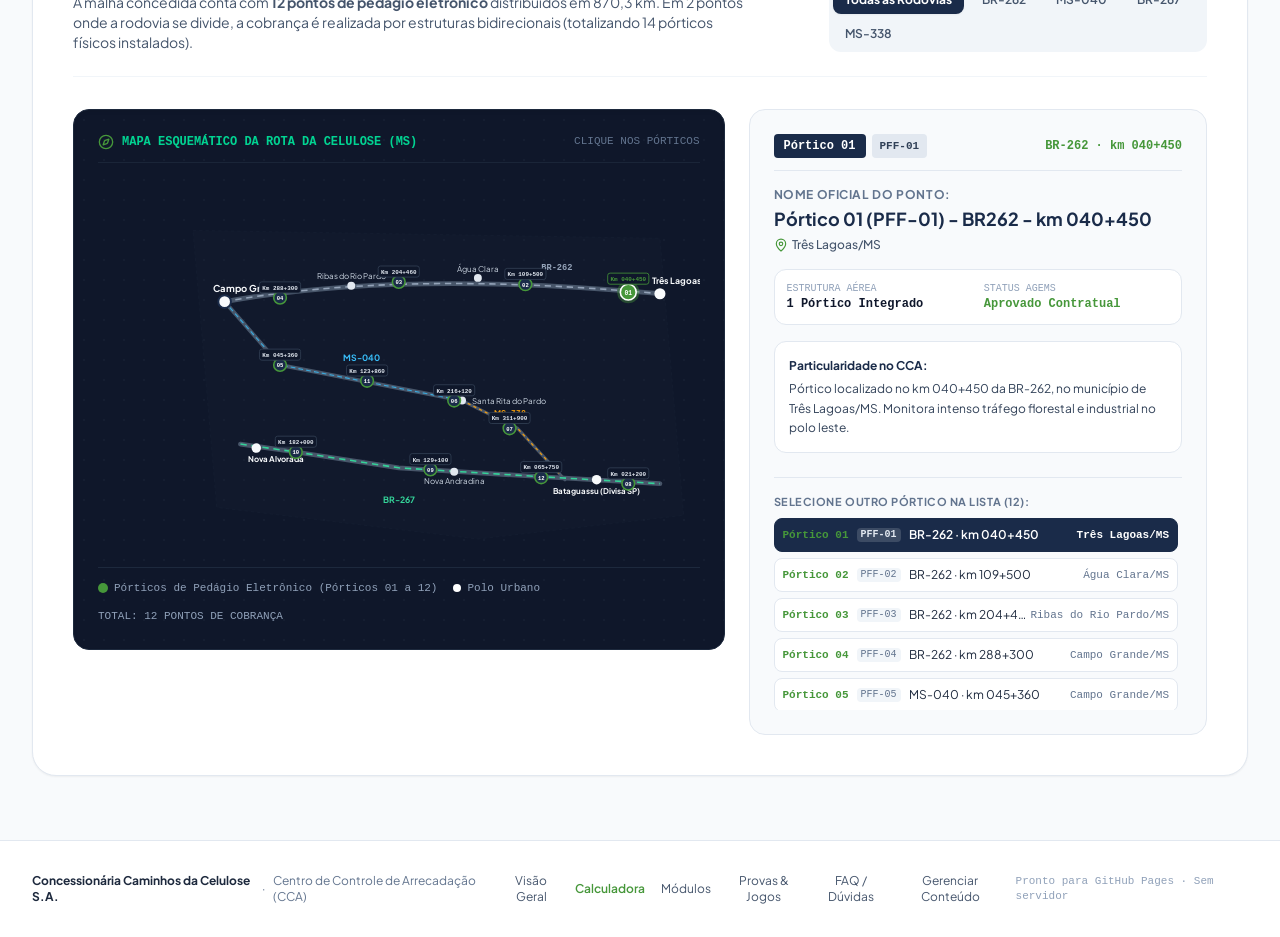
==== commit ddb0fb1a: "feat: add FAQ page and navigation tab Implement a new FAQ section to provide users with guidance on " ====
--- a/docs/index.html
+++ b/docs/index.html
@@ -12,8 +12,8 @@
     <link rel="preconnect" href="https://fonts.googleapis.com">
     <link rel="preconnect" href="https://fonts.gstatic.com" crossorigin>
     <link href="https://fonts.googleapis.com/css2?family=IBM+Plex+Mono:wght@400;500;600&family=Plus+Jakarta+Sans:wght@400;500;600;700;800&display=swap" rel="stylesheet">
-    <script type="module" crossorigin src="./assets/index-DDZVvTRr.js"></script>
-    <link rel="stylesheet" crossorigin href="./assets/index-Blj0zdUY.css">
+    <script type="module" crossorigin src="./assets/index-B3hDbnB9.js"></script>
+    <link rel="stylesheet" crossorigin href="./assets/index-WYaQfj9e.css">
   </head>
   <body>
     <div id="root"></div>
